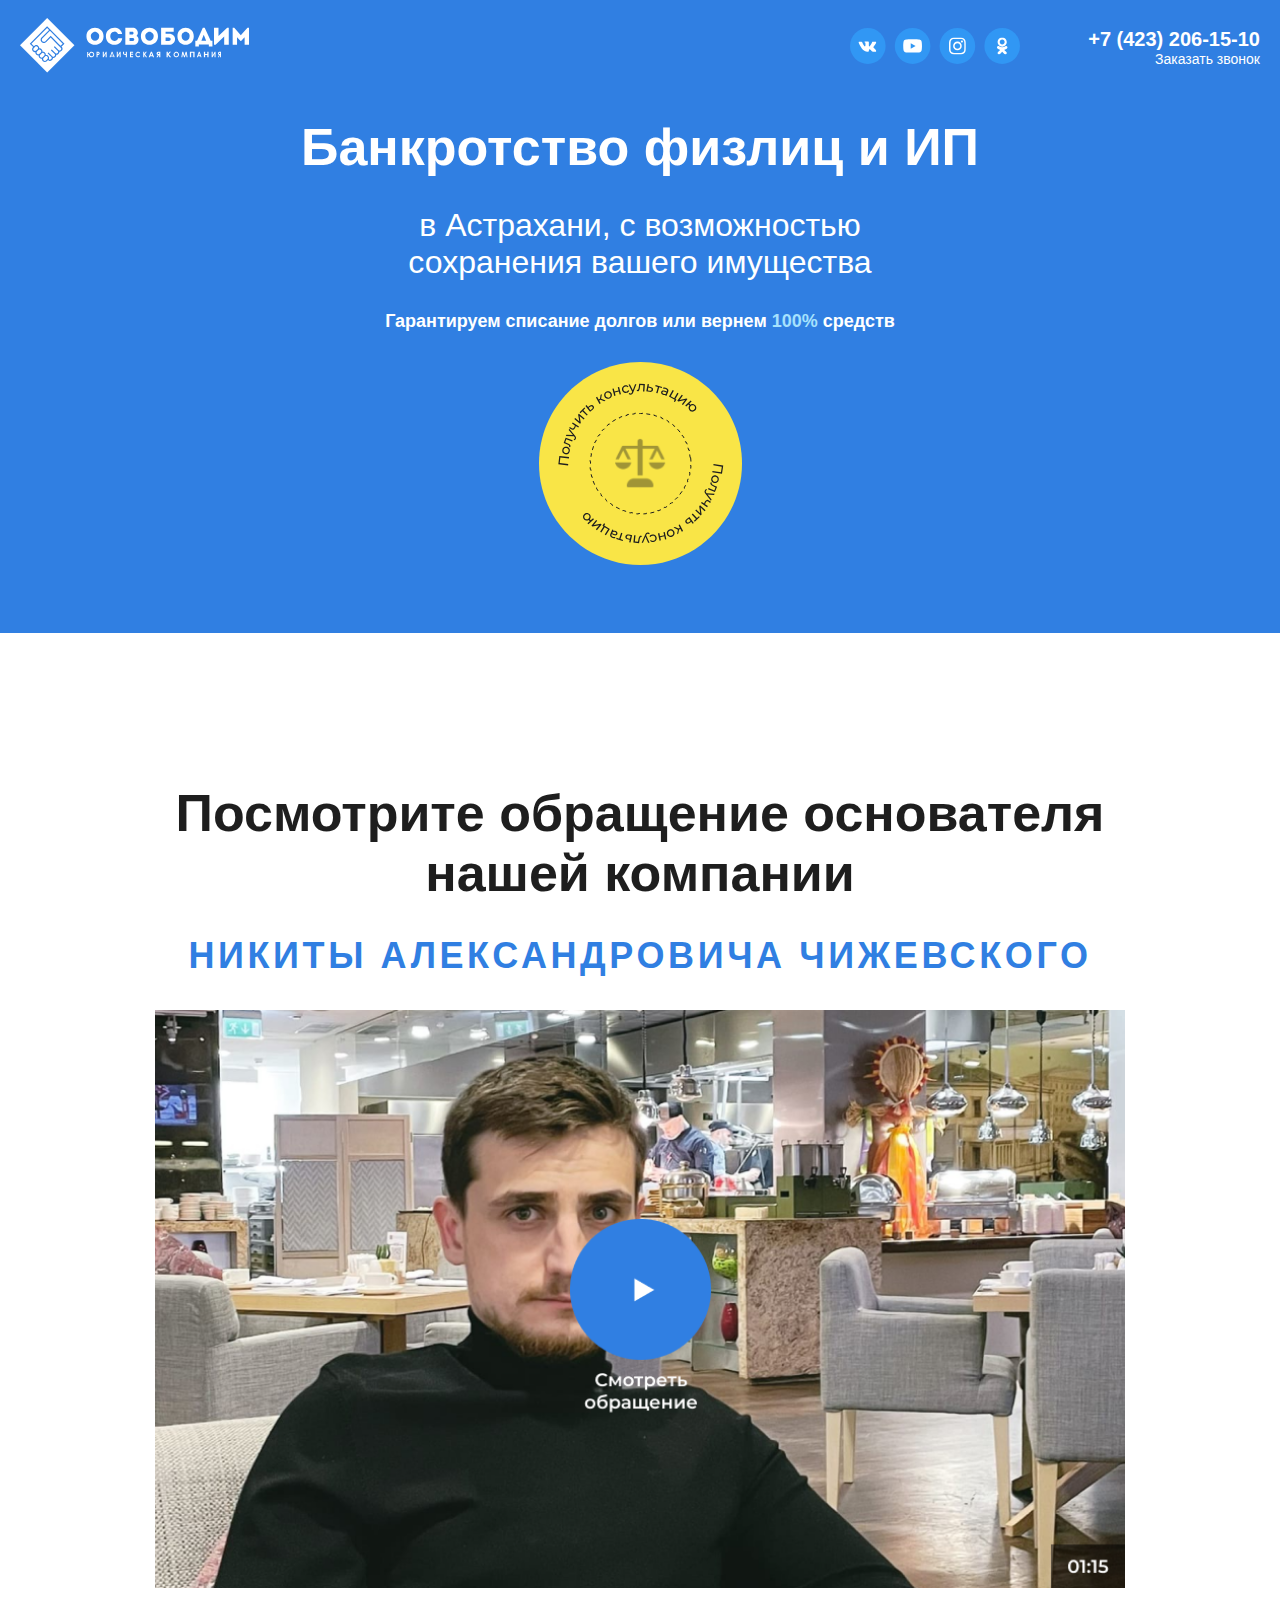
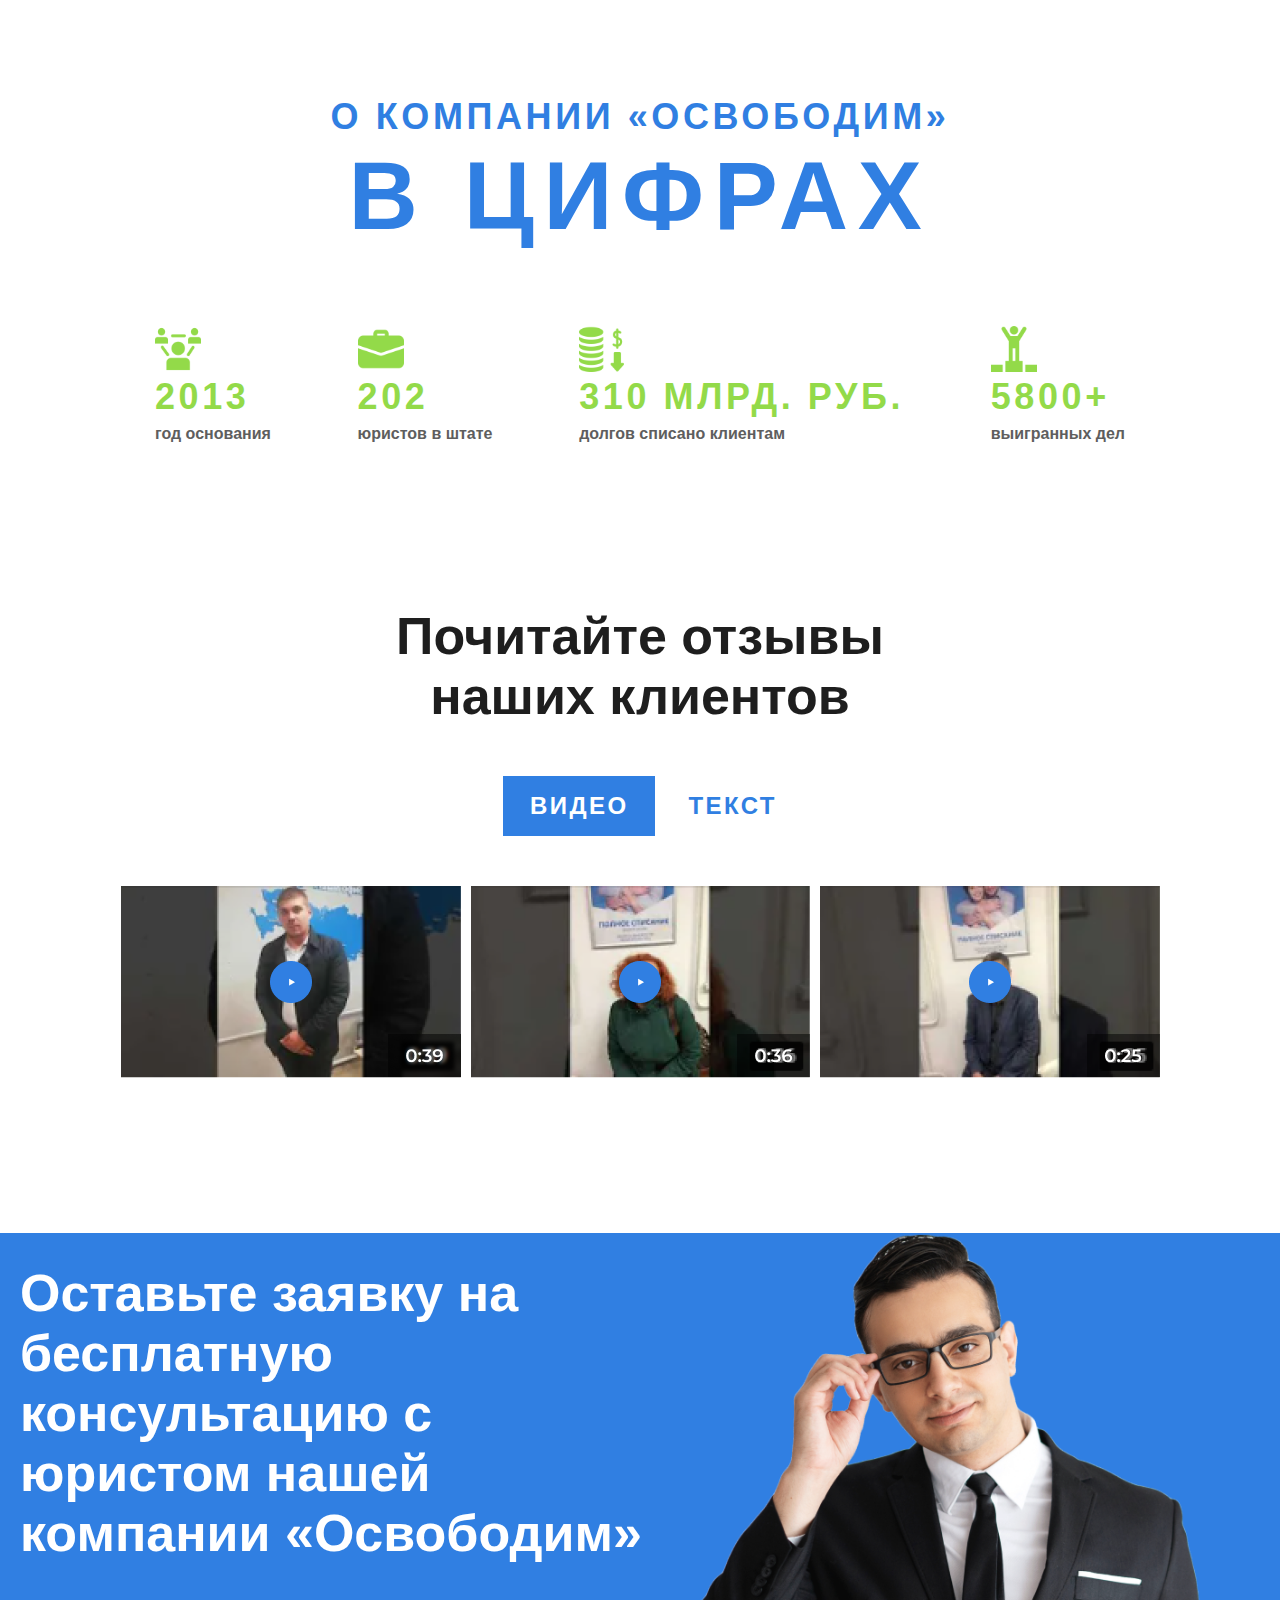
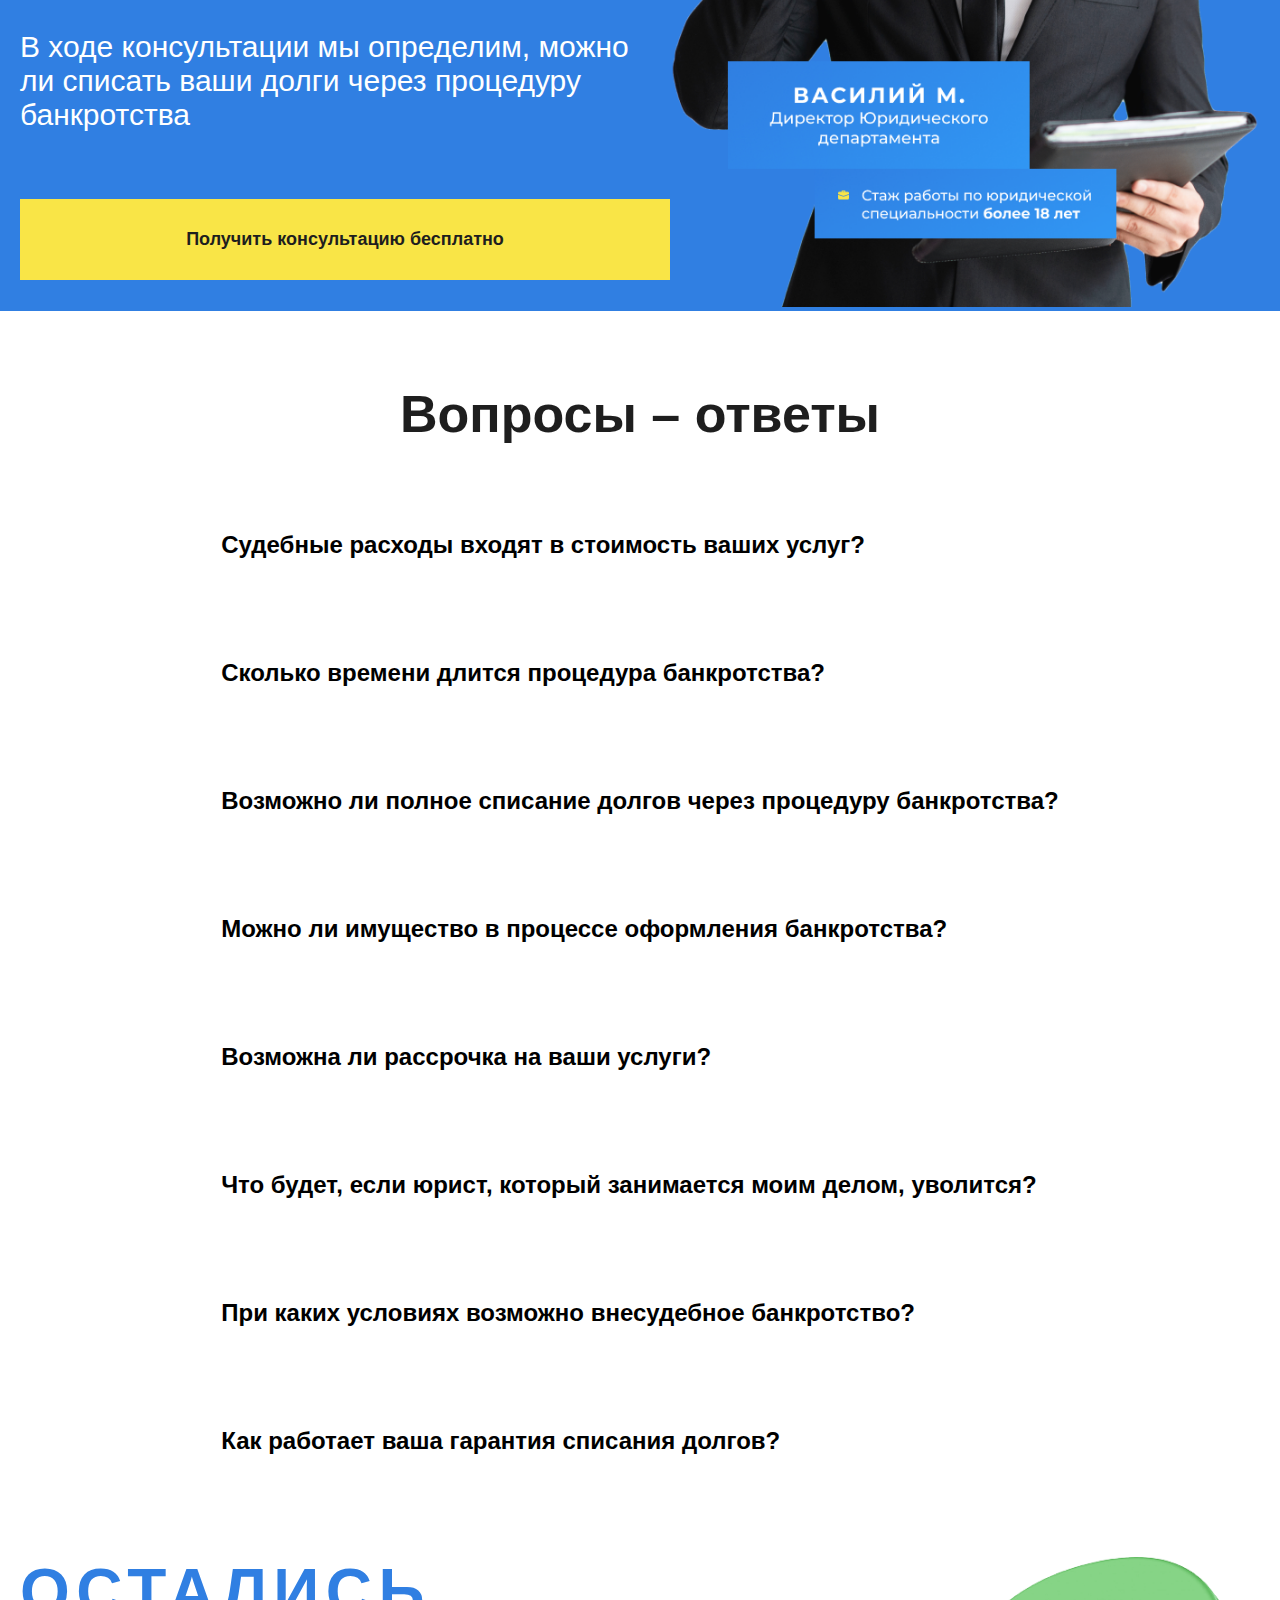
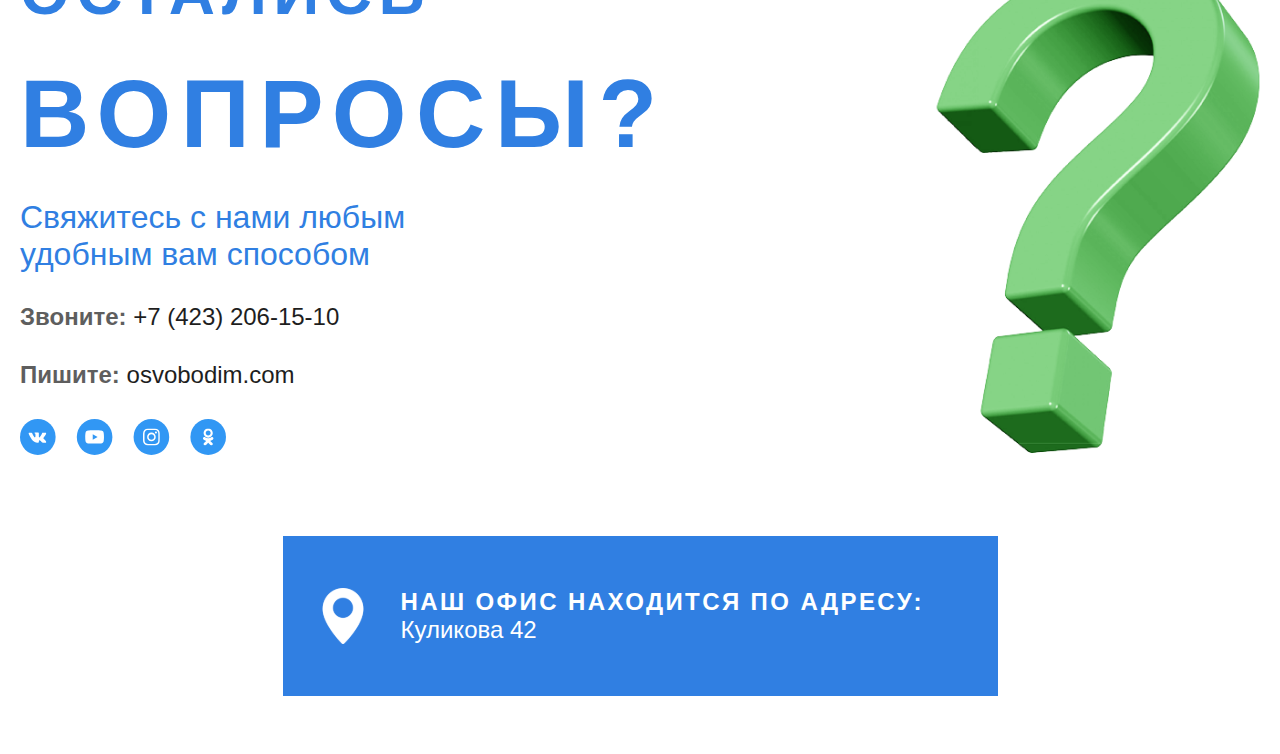
==== about.html @ 9aa021d3 "first commit" ====
<!DOCTYPE html>
<html lang="en">
  <head>
    <meta charset="UTF-8" />
    <meta name="viewport" content="width=device-width, initial-scale=1.0" />
    <link rel="stylesheet" href="css/about.css" />
    <title>О нас</title>
  </head>
  <body>
    <header>
      <div
        class="header__container-wrapper_modal"
        style="transform: translate(0px, -100%); display: none">
        <menu>
          <ul class="wrapper_modal-list">
            <li class="wrapper_modal-list_item">
              <a href="./index.html" class="wrapper_modal-list_link">Главная</a>
            </li>
            <li class="wrapper_modal-list_item">
              <a href="./how-we-work.html" class="wrapper_modal-list_link"
                >Как мы работаем</a
              >
            </li>
            <li class="wrapper_modal-list_item">
              <a href="./about.html" class="wrapper_modal-list_link">О нас</a>
            </li>
          </ul>
        </menu>
      </div>

      <div class="container">
        <div class="container-header-nav">
          <a href="/index.html">
            <img src="img/index/logo.svg" alt="" />
          </a>
          <div class="header__container-wrapper_but">
            <img src="img/index/menu.svg" width="100%" />
          </div>
          <div class="container-header-nav-right">
            <ul>
              <li><img src="img/index/vk.svg" alt="" /></li>
              <li><img src="img/index/YouTube.svg" alt="" /></li>
              <li><img src="img/index/Instagram.svg" alt="" /></li>
              <li><img src="img/index/Одноклассники.svg" alt="" /></li>
            </ul>
            <p class="contacts">
              +7 (423) 206-15-10 <br />
              <span>Заказать звонок</span>
            </p>
          </div>
        </div>
        <div class="container-main-header">
          <h1>Банкротство физлиц и ИП</h1>
          <h2>в Астрахани, с возможностью сохранения вашего имущества</h2>
          <p>
            Гарантируем списание долгов или вернем <span>100%</span> средств
          </p>
          <img src="img/index/elipse.svg" alt="" />
        </div>
      </div>
    </header>
    <main>
      <section>
        <div class="container">
          <div class="container-appeal">
            <div class="appeal">
              <div class="container-video">
                <h1>Посмотрите обращение основателя нашей компании</h1>
                <h2>Никиты Александровича Чижевского</h2>
                <img src="img/about/video.png" style="width: 100%" alt="" />
              </div>
              <div class="about-company">
                <h2>О компании «Освободим»</h2>
                <h1>в цифрах</h1>
                <div class="container-about-items">
                  <ul>
                    <img src="img/about/about-1.svg" alt="" />
                    <h3>2013</h3>
                    <p>год основания</p>
                  </ul>
                  <ul>
                    <img src="img/about/about-2.svg" alt="" />
                    <h3>202</h3>
                    <p>юристов в штате</p>
                  </ul>
                  <ul>
                    <img src="img/about/about-3.svg" alt="" />
                    <h3>310 млрд. руб.</h3>
                    <p>долгов списано клиентам</p>
                  </ul>
                  <ul>
                    <img src="img/about/about-4.svg" alt="" />
                    <h3>5800+</h3>
                    <p>выигранных дел</p>
                  </ul>
                </div>
              </div>
              <div class="our-reviews">
                <h1>Почитайте отзывы наших клиентов</h1>
                <div class="container-reviews">
                  <p class="video-reviews">Видео</p>
                  <p class="text-reviews">Текст</p>
                </div>
              </div>
            </div>
            <div class="videos">
              <img src="img/about/video-1.png" alt="" />
              <img src="img/about/video-2.png" alt="" />
              <img src="img/about/video-3.png" alt="" />
            </div>
          </div>
        </div>
      </section>
      <section>
        <div class="background">
          <div class="container">
            <div class="container-reklama">
              <div class="container-reklama-left">
                <h1>
                  Оставьте заявку на бесплатную консультацию с юристом нашей
                  компании «Освободим»
                </h1>
                <p>
                  В ходе консультации мы определим, можно ли списать ваши долги
                  через процедуру банкротства
                </p>
                <span>Получить консультацию бесплатно</span>
              </div>
              <div>
                <img src="img/about/man.png" style="width: 100%" alt="" />
              </div>
            </div>
          </div>
        </div>
      </section>
      <section>
        <div class="container">
          <div class="title-quastions">
            <h1>Вопросы – ответы</h1>
          </div>
          <div class="container-quastions">
            <div class="quastions">
              <p>Судебные расходы входят в стоимость ваших услуг?</p>
              <p>Сколько времени длится процедура банкротства?</p>
              <p>
                Возможно ли полное списание долгов через процедуру банкротства?
              </p>
              <p>Можно ли имущество в процессе оформления банкротства?</p>
              <p>Возможна ли рассрочка на ваши услуги?</p>
              <p>
                Что будет, если юрист, который занимается моим делом, уволится?
              </p>
              <p>При каких условиях возможно внесудебное банкротство?</p>
              <p>Как работает ваша гарантия списания долгов?</p>
            </div>
          </div>
        </div>
      </section>
    </main>
    <footer>
      <div class="container">
        <div class="container-footer">
          <div class="container-footer-info-right">
            <h2>Остались</h2>
            <h1>Вопросы?</h1>

            <h3>Свяжитесь с нами любым удобным вам способом</h3>
            <p>Звоните: <span>+7 (423) 206-15-10</span></p>
            <p>Пишите: <span>osvobodim.com</span></p>
            <ul>
              <li><img src="img/index/vk.svg" alt="" /></li>
              <li><img src="img/index/YouTube.svg" alt="" /></li>
              <li><img src="img/index/Instagram.svg" alt="" /></li>
              <li><img src="img/index/Одноклассники.svg" alt="" /></li>
            </ul>
          </div>
          <div>
            <img src="img/index/question.png" style="width: 100%" alt="" />
          </div>
        </div>
        <div class="footer-end">
          <div class="background-footer">
            <img src="img/index/map.svg" alt="" />
            <div>
              <h4>Наш офис находится по адресу:</h4>
              <span>Куликова 42</span>
            </div>
          </div>
        </div>
      </div>
    </footer>
    <script src="HeaderMenu.js"></script>
  </body>
</html>
---- css/about.css ----
* {
  box-sizing: border-box;
  padding: 0;
  margin: 0;
}

ul,
li {
  list-style: none;
}

li,
a,
p,
h1,
h2,
h3,
a,
div,
span {
  font-family: "Roboto", sans-serif;
  list-style-type: none;
}

main {
  margin: auto;
}

.container {
  max-width: 1240px;
  margin: 0 auto;
}

header {
  background-color: #307fe2;
  padding-left: 10px;
  padding-right: 10px;
  padding-top: 18px;
  padding-bottom: 68px;
}
.container-header-nav {
  display: flex;
  justify-content: space-between;
  align-items: center;
}

.container-header-nav ul {
  display: flex;
  gap: 8px;
}

.container-header-nav-right {
  display: flex;
  gap: 68px;
}

.contacts {
  display: flex;
  flex-direction: column;
  align-items: end;
}

.contacts {
  color: #fff;
  font-size: 20px;
  font-style: normal;
  font-weight: 700;
  line-height: normal;
}

.contacts span {
  font-size: 14px;
  font-weight: 500;
}

.container-main-header {
  display: flex;
  flex-direction: column;
  text-align: center;
  gap: 30px;
  align-items: center;
  margin-top: 40px;
}

.container-main-header h1 {
  color: #fff;
  text-align: center;
  font-size: 52px;
  font-style: normal;
  font-weight: 600;
  line-height: normal;
}

.container-main-header h2 {
  color: #fff;
  text-align: center;
  font-size: 32px;
  font-style: normal;
  font-weight: 400;
  line-height: normal;
  max-width: 600px;
}

.container-main-header p {
  color: #fff;
  font-size: 18px;
  font-style: normal;
  font-weight: 600;
  line-height: normal;
}

.container-main-header span {
  color: #a5e1fd;
  font-size: 18px;
  font-style: normal;
  font-weight: 600;
  line-height: normal;
}

.info-items {
  display: flex;
  justify-content: space-between;
  margin-top: 136px;
  flex-wrap: wrap;
}

.info-item {
  display: flex;
  gap: 20px;
  align-items: center;
  max-width: 290px;
}

.info-item p {
  color: #5e5e5e;
  font-size: 18px;
  font-style: normal;
  font-weight: 400;
  line-height: 130%; /* 23.4px */
}

.info-item span {
  color: #5e5e5e;
  font-size: 18px;
  font-style: normal;
  font-weight: 600;
  line-height: 130%;
}

.container-appeal {
  margin-top: 150px;
}

.appeal {
  max-width: 970px;
  margin: 0 auto;
  text-align: center;
}

.appeal h1 {
  color: #1e1e1e;
  text-align: center;
  font-size: 52px;
  font-style: normal;
  font-weight: 600;
  line-height: normal;
}

.appeal h2 {
  color: #307fe2;
  font-size: 36px;
  font-style: normal;
  font-weight: 700;
  line-height: 130%; /* 46.8px */
  letter-spacing: 3.6px;
  text-transform: uppercase;
}

.container-video {
  display: flex;
  flex-direction: column;
  gap: 30px;
}

.about-company {
  margin-top: 106px;
}

.about-company h1 {
  color: #307fe2;
  text-align: center;
  font-size: 96px;
  font-style: normal;
  font-weight: 700;
  line-height: normal;
  letter-spacing: 9.6px;
  text-transform: uppercase;
}

.about-company h3 {
  color: #93da49;
  font-size: 36px;
  font-style: normal;
  font-weight: 700;
  line-height: normal;
  letter-spacing: 3.6px;
  text-transform: uppercase;
}

.about-company p {
  color: #5e5e5e;
  font-size: 16px;
  font-style: normal;
  font-weight: 600;
  line-height: 200%; /* 32px */
}

.about-company ul {
  text-align: start;
}

.container-about-items {
  display: flex;
  justify-content: space-between;
  margin-top: 75px;
  flex-wrap: wrap;
}

.our-reviews {
  margin-top: 156px;
  display: flex;
  align-items: center;
  flex-direction: column;
}

.video-reviews {
  background: #307fe2;
  color: #fff;
  text-align: center;
  font-size: 24px;
  font-style: normal;
  font-weight: 600;
  line-height: normal;
  letter-spacing: 2.4px;
  text-transform: uppercase;
  padding: 16px 27px;
}

.text-reviews {
  color: #307fe2;
  text-align: center;
  font-size: 24px;
  font-style: normal;
  font-weight: 600;
  line-height: normal;
  letter-spacing: 2.4px;
  text-transform: uppercase;
}

.our-reviews h1 {
  color: #1e1e1e;
  text-align: center;
  font-size: 52px;
  font-style: normal;
  font-weight: 600;
  line-height: normal;
  max-width: 645px;
}

.container-reviews {
  display: flex;
  align-items: center;
  gap: 33px;
  margin: 50px 0;
}

.videos {
  display: flex;
  justify-content: center;
  gap: 10px;
  flex-wrap: wrap;
}

.background {
  background-color: #307fe2;
}

.container-reklama {
  display: flex;
  align-items: center;
  margin-top: 155px;
}

.container-reklama-left {
  display: flex;
  flex-direction: column;
  gap: 67px;
  max-width: 650px;
}

.container-reklama h1 {
  color: #fff;
  font-size: 52px;
  font-style: normal;
  font-weight: 700;
  line-height: normal;
}

.container-reklama p {
  color: #fff;
  font-size: 30px;
  font-style: normal;
  font-weight: 500;
  line-height: normal;
}

.container-reklama span {
  color: #1e1e1e;
  text-align: center;
  font-size: 18px;
  font-style: normal;
  font-weight: 600;
  line-height: normal;
  background: #f9e547;
  padding: 30px 32px;
}

.title-quastions {
  display: flex;
  justify-content: center;
}

.title-quastions h1 {
  color: #1e1e1e;
  font-size: 52px;
  font-style: normal;
  font-weight: 600;
  line-height: normal;
  margin-top: 73px;
}

.container-quastions {
  display: flex;
  justify-content: center;
}

.quastions {
  margin-top: 87px;
  display: flex;
  flex-direction: column;
  gap: 100px;
}

.quastions p {
  color: #000;
  font-size: 24px;
  font-style: normal;
  font-weight: 600;
  line-height: normal;
}

.container-footer {
  margin-top: 100px;
  display: flex;
  justify-content: space-between;
  margin-bottom: 77px;
  flex-wrap: wrap;
}

.container-footer h2 {
  color: #307fe2;
  font-size: 64px;
  font-style: normal;
  font-weight: 700;
  line-height: normal;
  letter-spacing: 6.4px;
  text-transform: uppercase;
}

.container-footer h1 {
  color: #307fe2;
  font-size: 96px;
  font-style: normal;
  font-weight: 700;
  line-height: normal;
  letter-spacing: 9.6px;
  text-transform: uppercase;
}

.container-footer h3 {
  color: #307fe2;
  font-size: 32px;
  font-style: normal;
  font-weight: 500;
  line-height: normal;
  max-width: 450px;
}

.container-footer p {
  color: #5e5e5e;
  font-size: 24px;
  font-style: normal;
  font-weight: 600;
  line-height: normal;
}

.container-footer span {
  color: #1e1e1e;
  font-size: 24px;
  font-style: normal;
  font-weight: 400;
  line-height: normal;
}

.container-footer ul {
  display: flex;
  gap: 20px;
}

.contacts-footer {
  gap: 30px;
}

.container-footer-info-right {
  display: flex;
  flex-direction: column;
  gap: 30px;
}

.background-footer {
  background-color: #307fe2;
  display: flex;
  align-items: center;
  gap: 30px;
  padding: 52px 32px;
  max-width: 715px;
  margin: 0 auto;
  flex-wrap: wrap;
}

.background-footer h4 {
  color: #fff;
  font-size: 24px;
  font-style: normal;
  font-weight: 700;
  line-height: normal;
  letter-spacing: 2.4px;
  text-transform: uppercase;
}

.background-footer span {
  color: #fff;
  font-size: 24px;
  font-style: normal;
  font-weight: 500;
  line-height: normal;
}

.footer-end {
  margin-bottom: 58px;
}

footer {
  padding: 0 10px;
}

@media (max-width: 1100px) {
  .videos img {
    width: 100%;
  }

  .container-footer-info-right h2 {
    font-size: 36px;
  }
  .container-footer-info-right h1 {
    font-size: 38px;
  }
  .container-footer-info-right {
    text-align: center;
  }
  .container-header-nav-right {
    display: none;
  }
  .container-main-header h1 {
    font-size: 36px;
  }
  .container-main-header h2 {
    font-size: 20px;
  }
  .info-items {
    justify-content: center;
    gap: 30px;
  }
  .quastions {
    text-align: center;
  }
  .container-footer-info-right ul {
    margin: 0 auto;
  }
  .about-bank-title h1 {
    font-size: 36px;
  }
  .about-bank-info {
    text-align: center;
  }
  .about-bank-info h1 {
    font-size: 26px;
    text-align: center;
  }
  .about-bank-info h2 {
    font-size: 144px;
  }
  .about-bank-info-right p {
    font-size: 18px;
  }
  .appeal h1 {
    font-size: 36px;
  }
  .appeal h2 {
    font-size: 24px;
  }
  .container-appeal {
    padding: 0 10px;
  }
  .container-about-items {
    justify-content: center;
    gap: 20px;
  }
  .container-about-items ul {
    text-align: center;
  }
  .container-reklama-left h1 {
    font-size: 36px;
    text-align: center;
  }
  .container-reklama {
    flex-wrap: wrap;
  }
  .container-reklama {
    justify-content: center;
    padding-top: 50px;
    gap: 50px;
  }
  .container-reklama-left p {
    text-align: center;
  }
  .container-reklama {
    padding: 0 10px;
  }
  .title-quastions h1 {
    font-size: 33px;
  }
}

@media (max-width: 1100px) {
  .ul__header {
    display: none;
  }
  .header__container-wrapper_but {
    display: block;
  }
  .main__left-block-h1 {
    font-size: 40px;
    text-align: center;
  }
}

@media (min-width: 1100px) {
  .header__container-wrapper_but {
    display: none;
  }
}

.header__container-wrapper_modal {
  transition: all 1s;
}
.header__container-wrapper_modal menu {
  height: 100vh;
  display: flex;
  background-color: #307fe2;
}

.header__container-wrapper_modal ul {
  margin: auto;
  align-items: center;
  display: flex;
  flex-direction: column;
  justify-content: center;
  gap: 100px;
}
.header__container-wrapper_modal li {
  font-family: Arial;
}
.header__container-wrapper_modal a {
  color: white;
  font-size: 1.5rem;
  font-style: normal;
  font-weight: 600;
  position: relative;
}
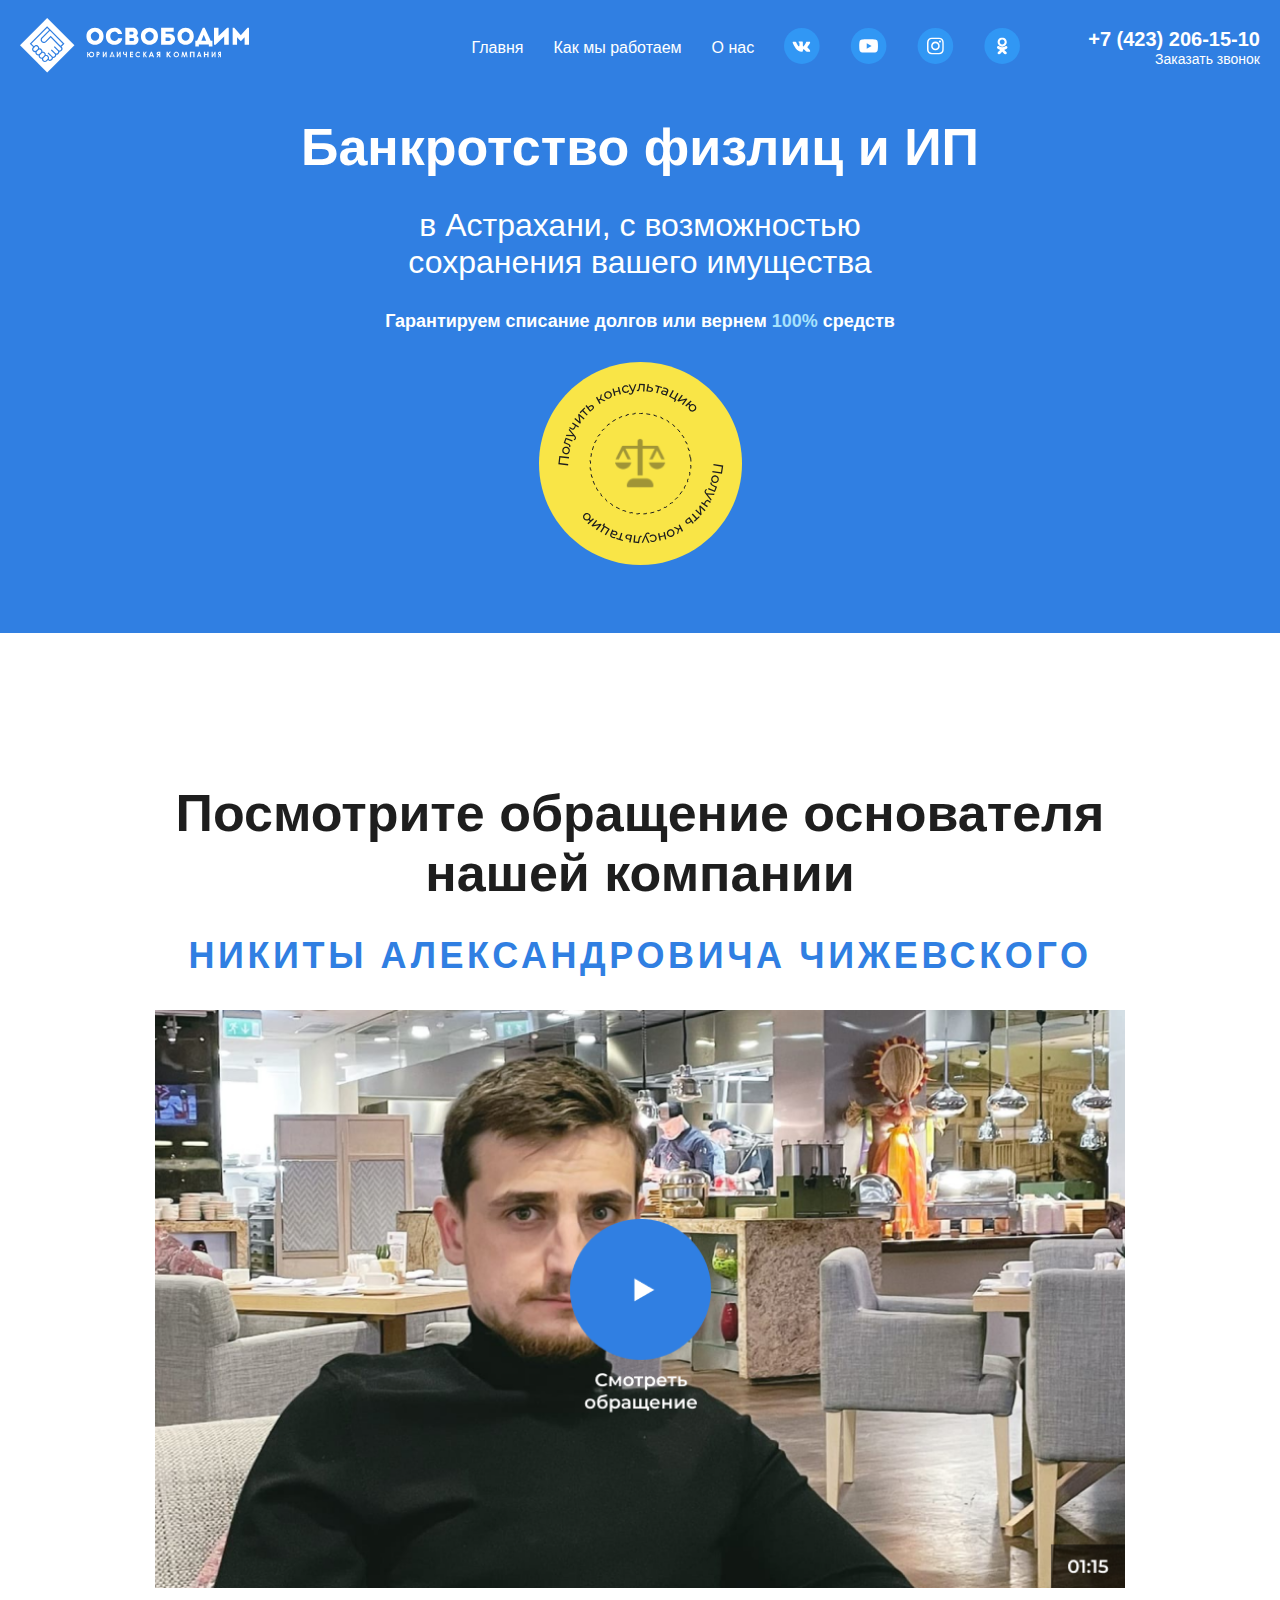
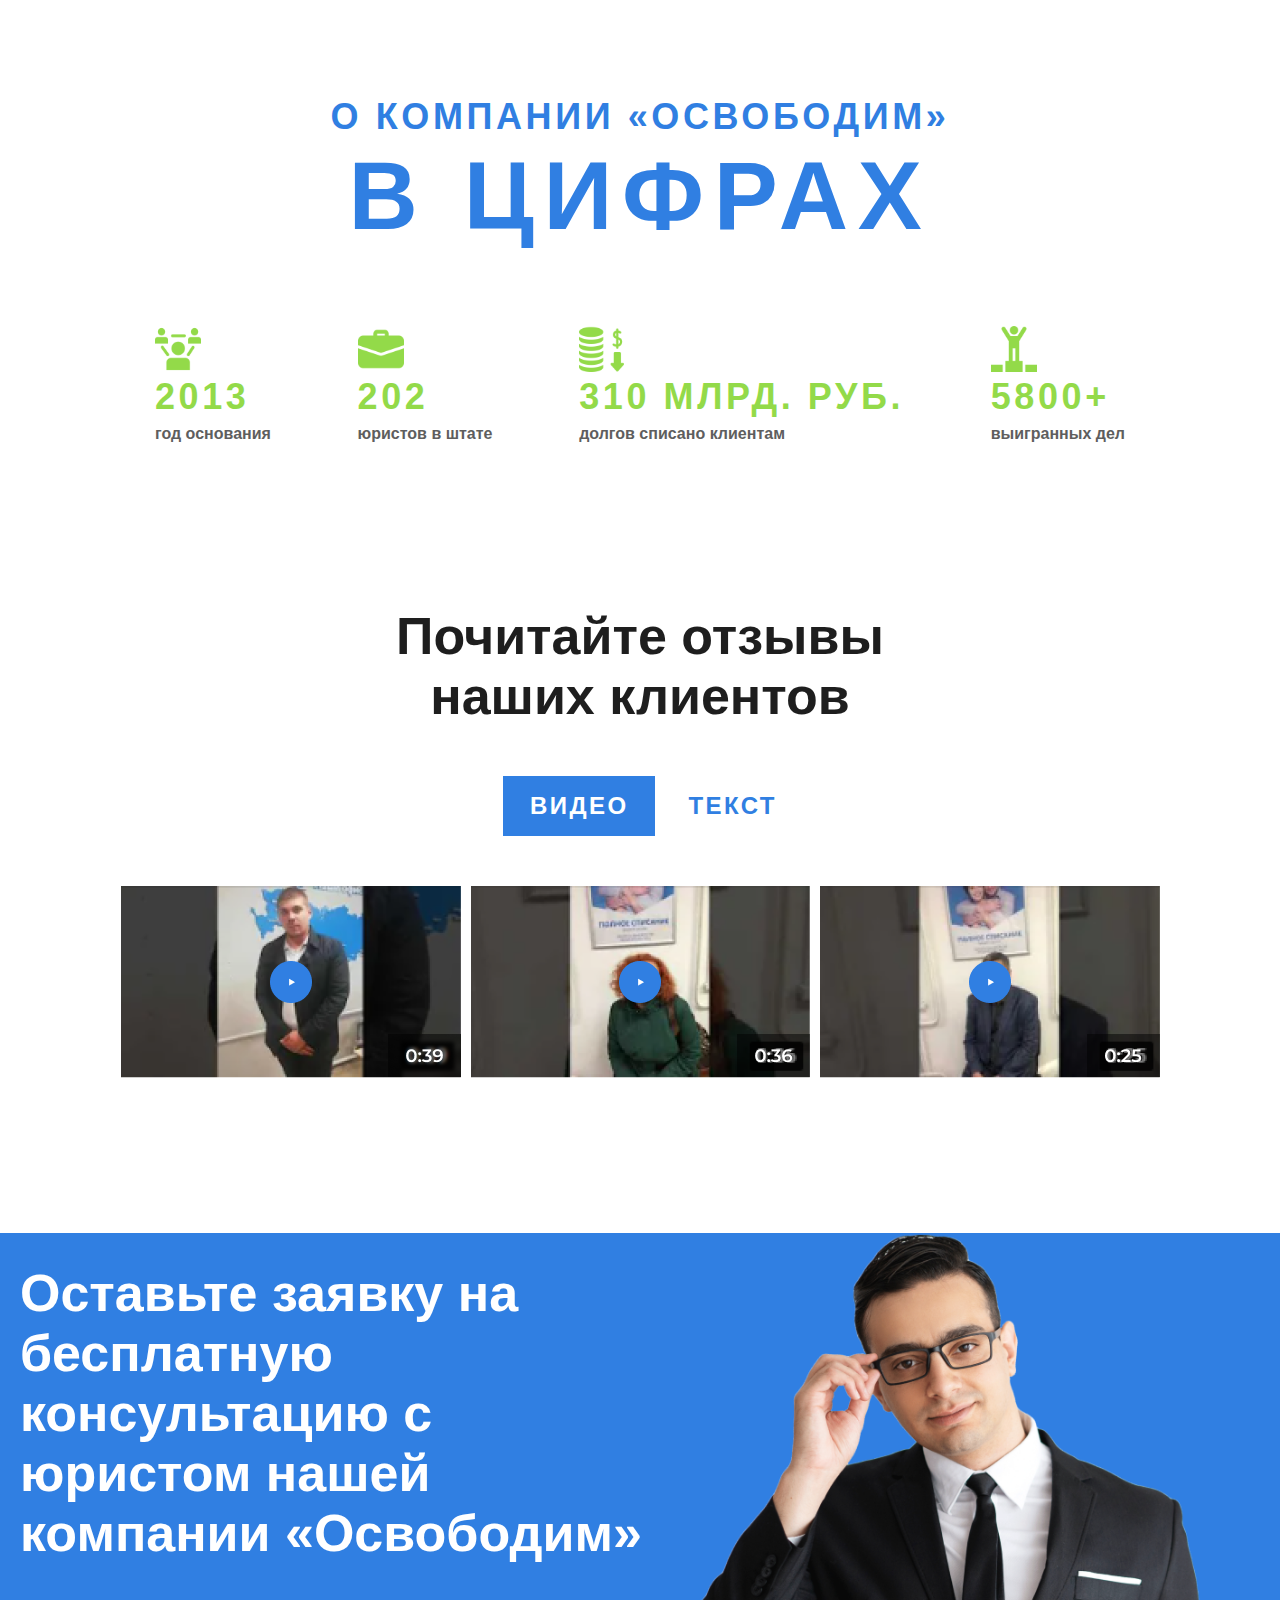
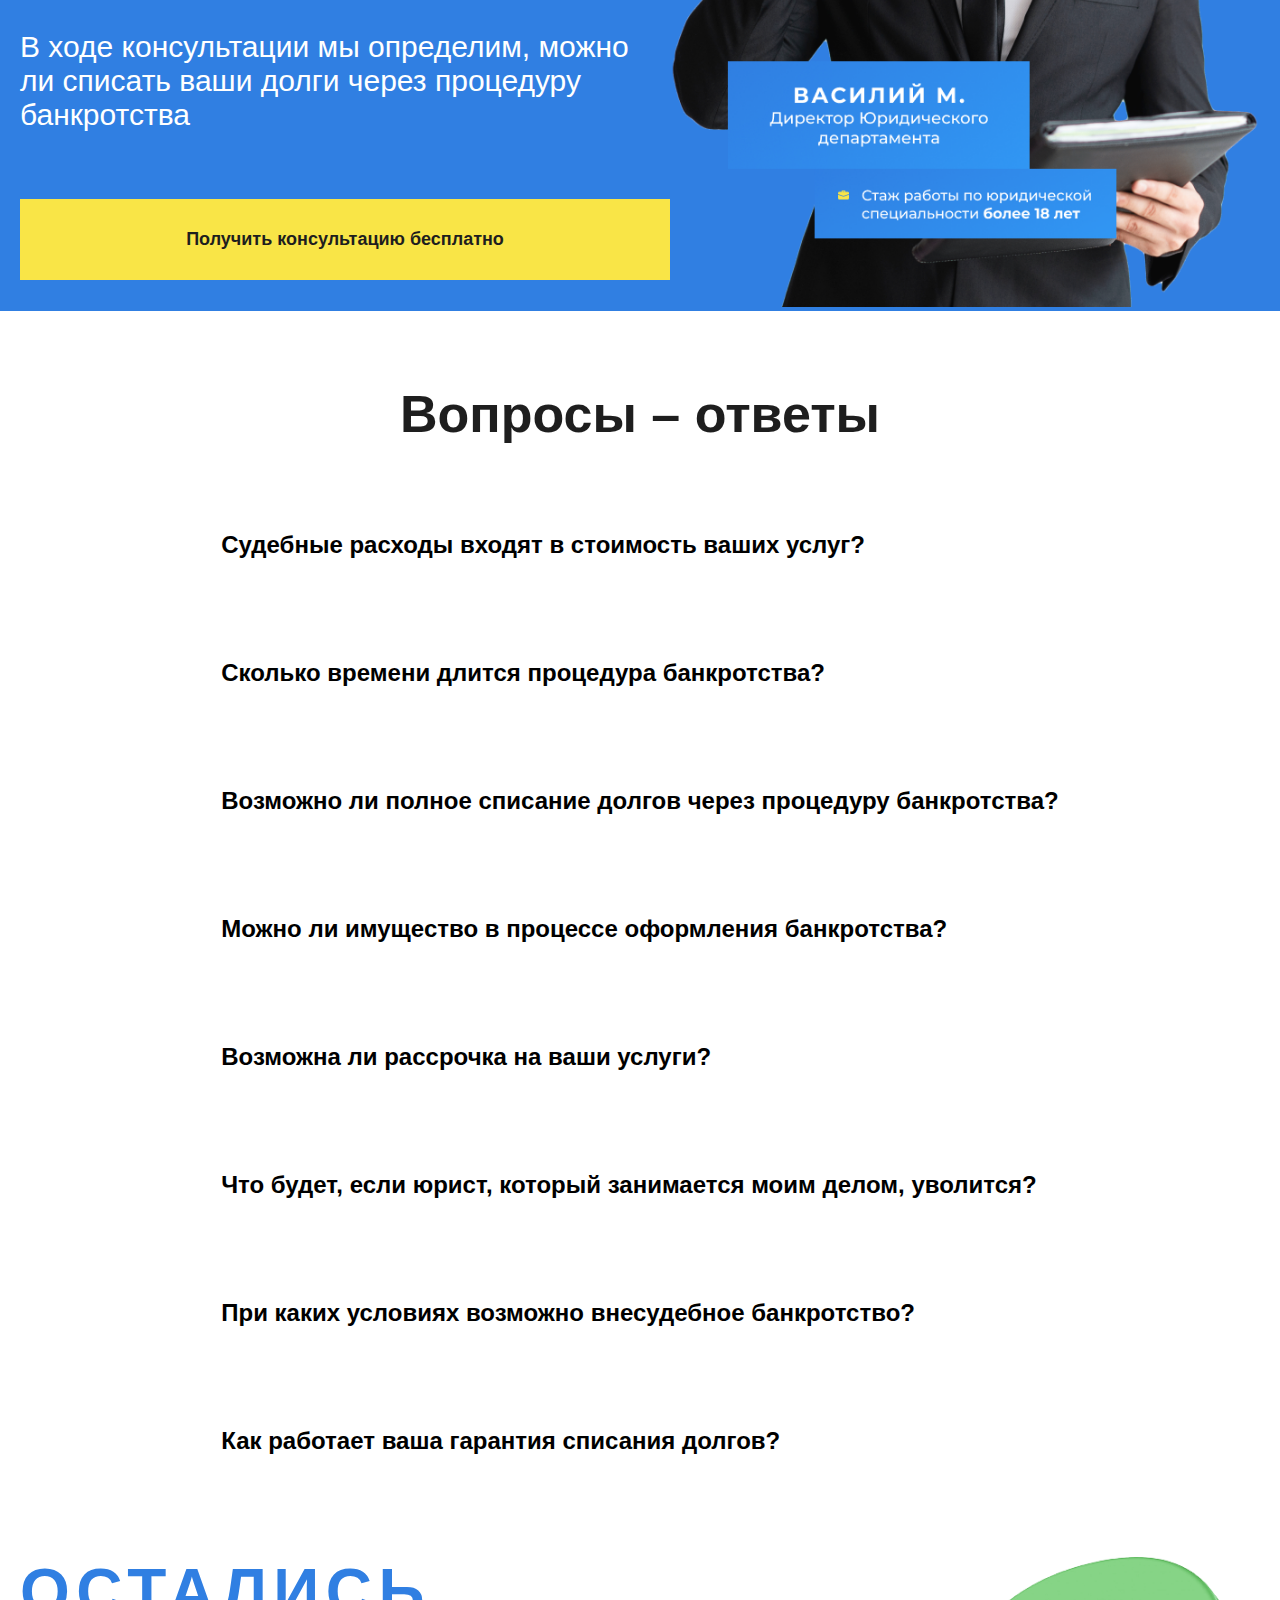
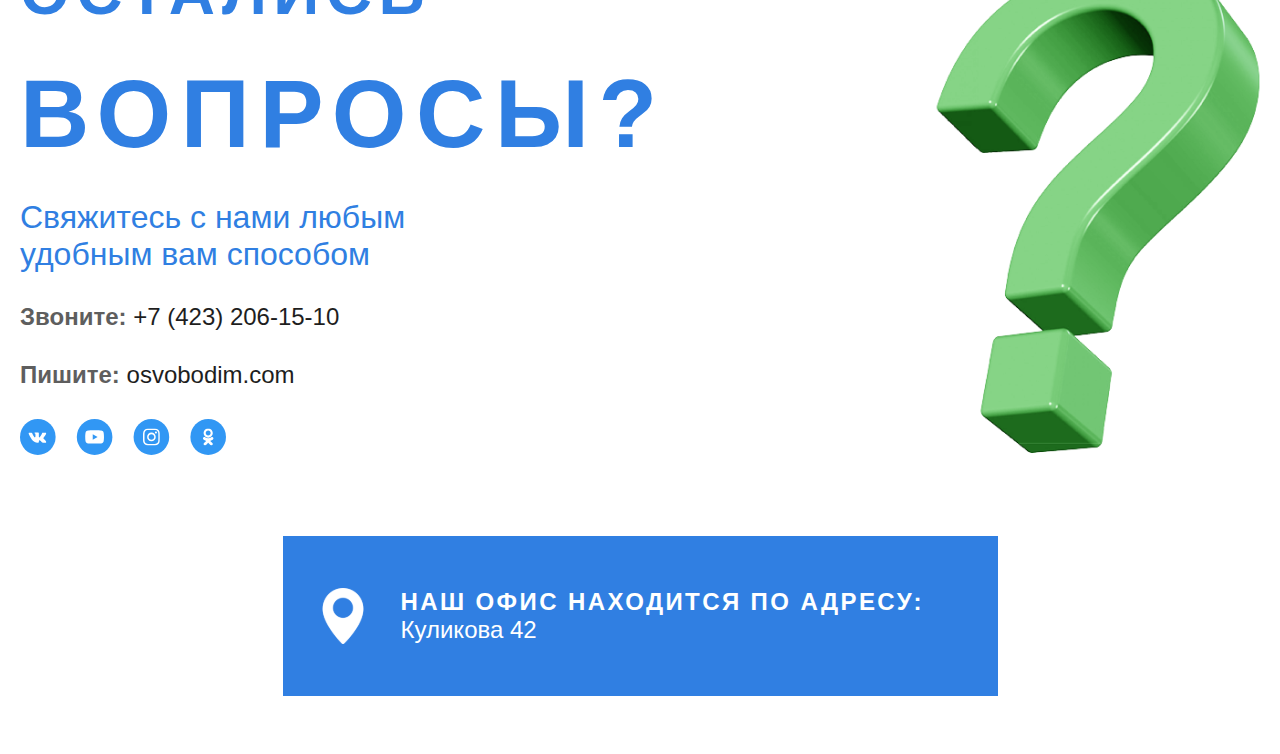
==== commit e0fb00c0: "w" ====
--- a/about.html
+++ b/about.html
@@ -38,6 +38,9 @@
           </div>
           <div class="container-header-nav-right">
             <ul>
+              <li><a href="/index.html">Главня</a></li>
+              <li><a href="/how-we-work.html">Как мы работаем</a></li>
+              <li><a href="/about.html">О нас</a></li>
               <li><img src="img/index/vk.svg" alt="" /></li>
               <li><img src="img/index/YouTube.svg" alt="" /></li>
               <li><img src="img/index/Instagram.svg" alt="" /></li>
--- a/css/about.css
+++ b/css/about.css
@@ -598,3 +598,18 @@
   font-weight: 600;
   position: relative;
 }
+
+.container-header-nav-right a {
+  align-items: center;
+  text-decoration: none;
+  list-style-type: none;
+  color: white;
+}
+
+.container-header-nav-right ul {
+  align-items: center;
+  text-decoration: none;
+  list-style-type: none;
+  color: white;
+  gap: 30px;
+}
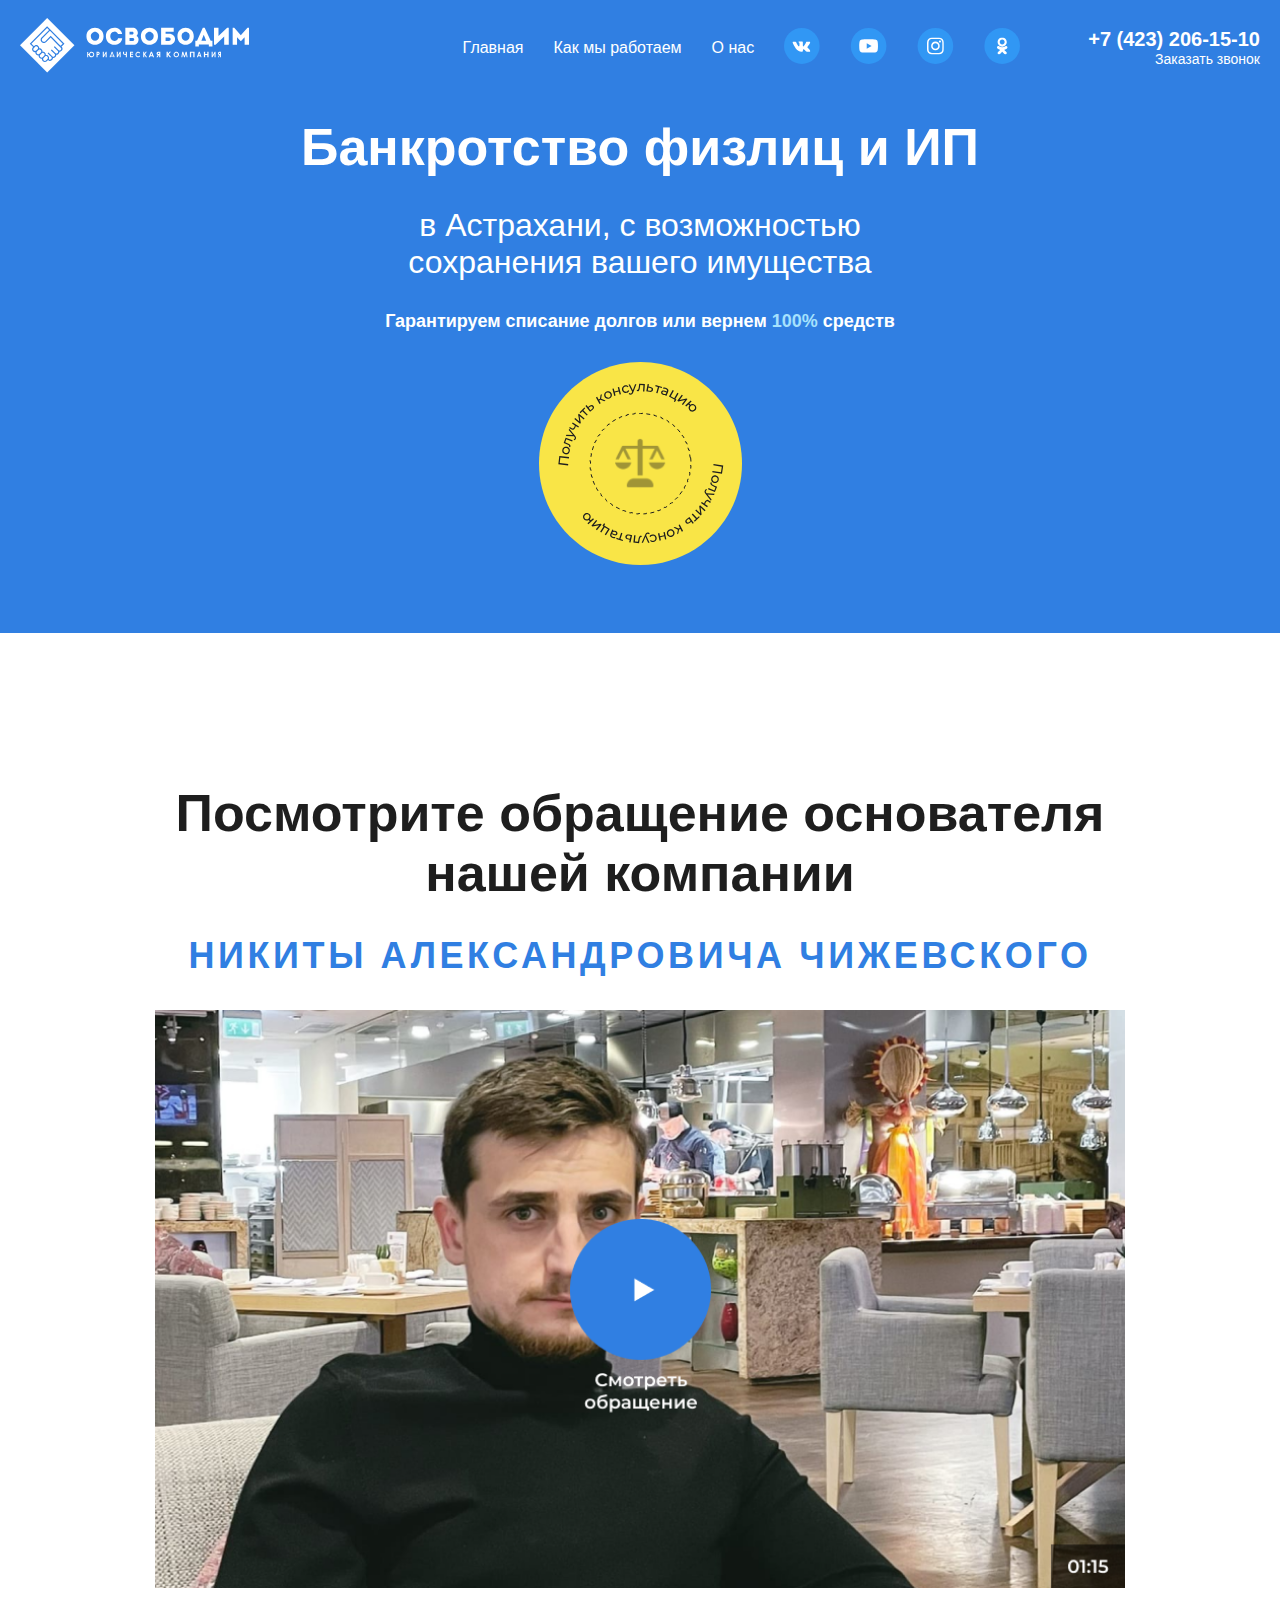
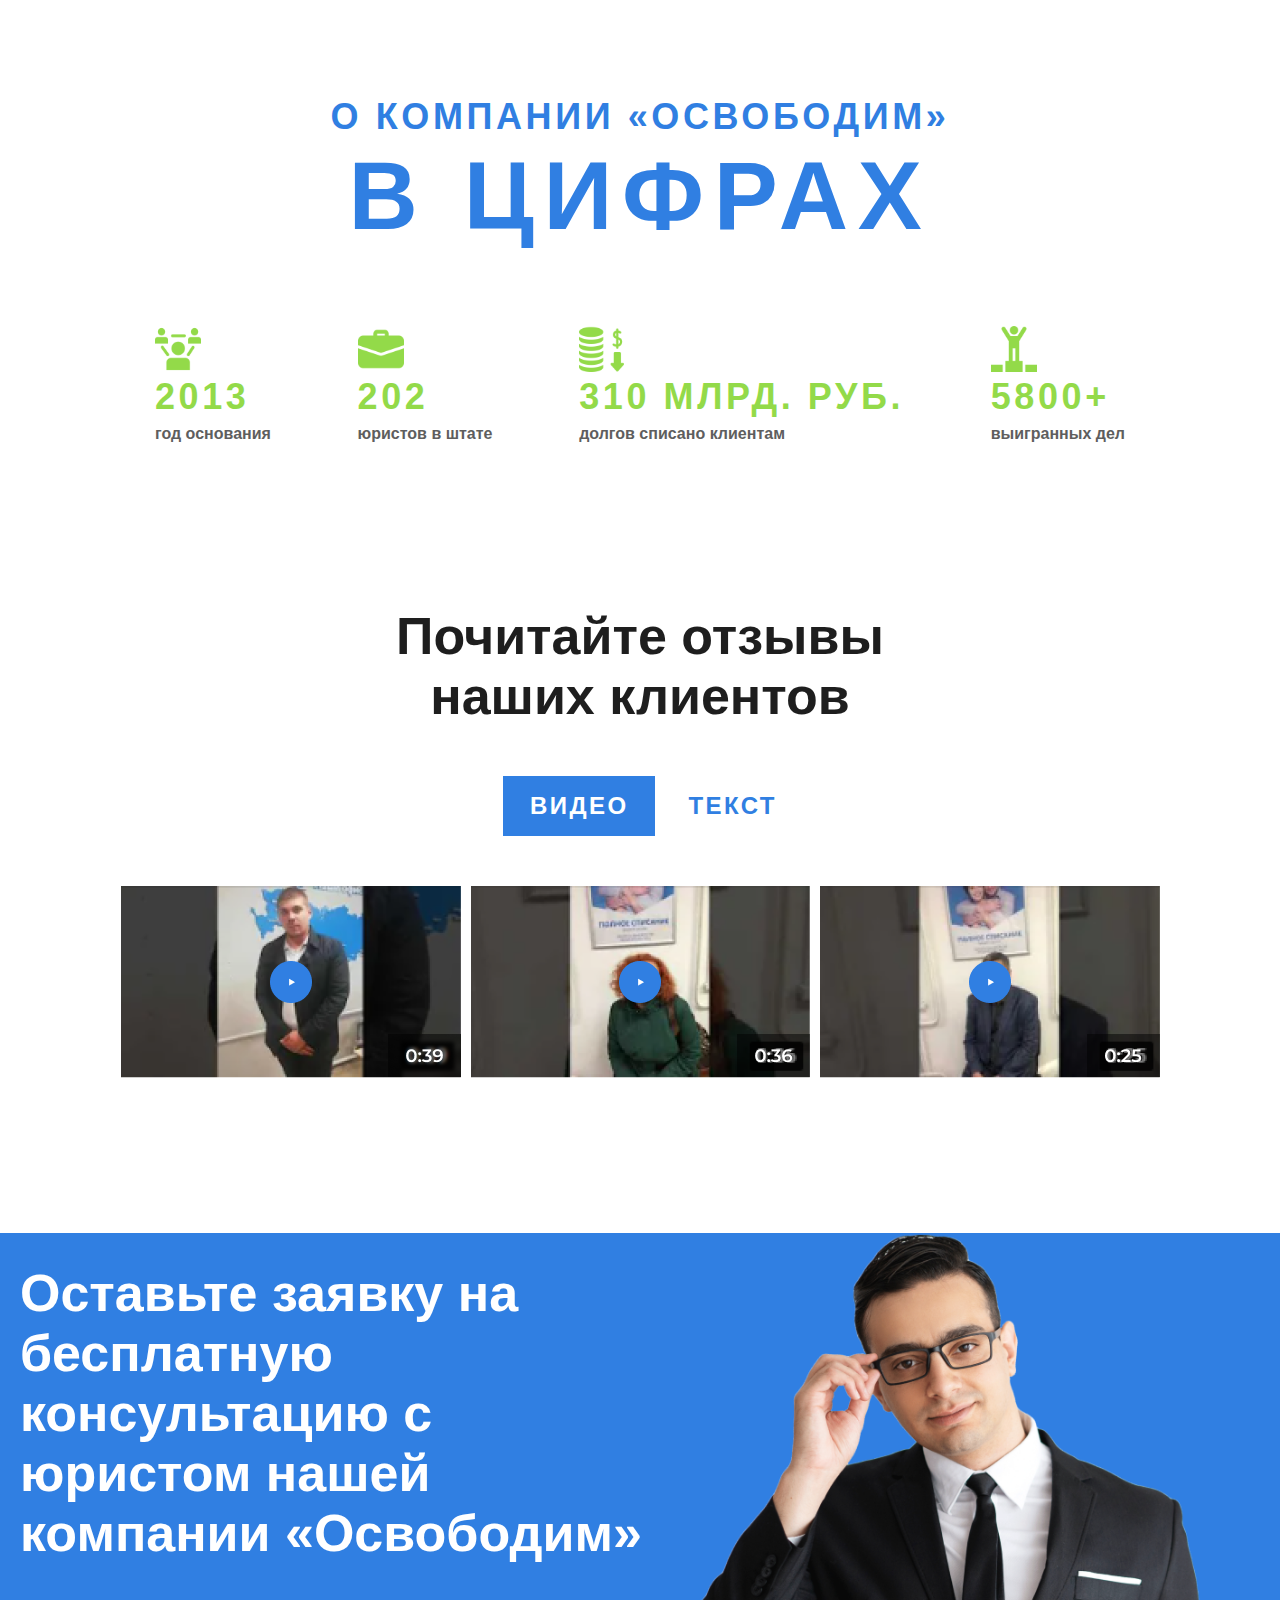
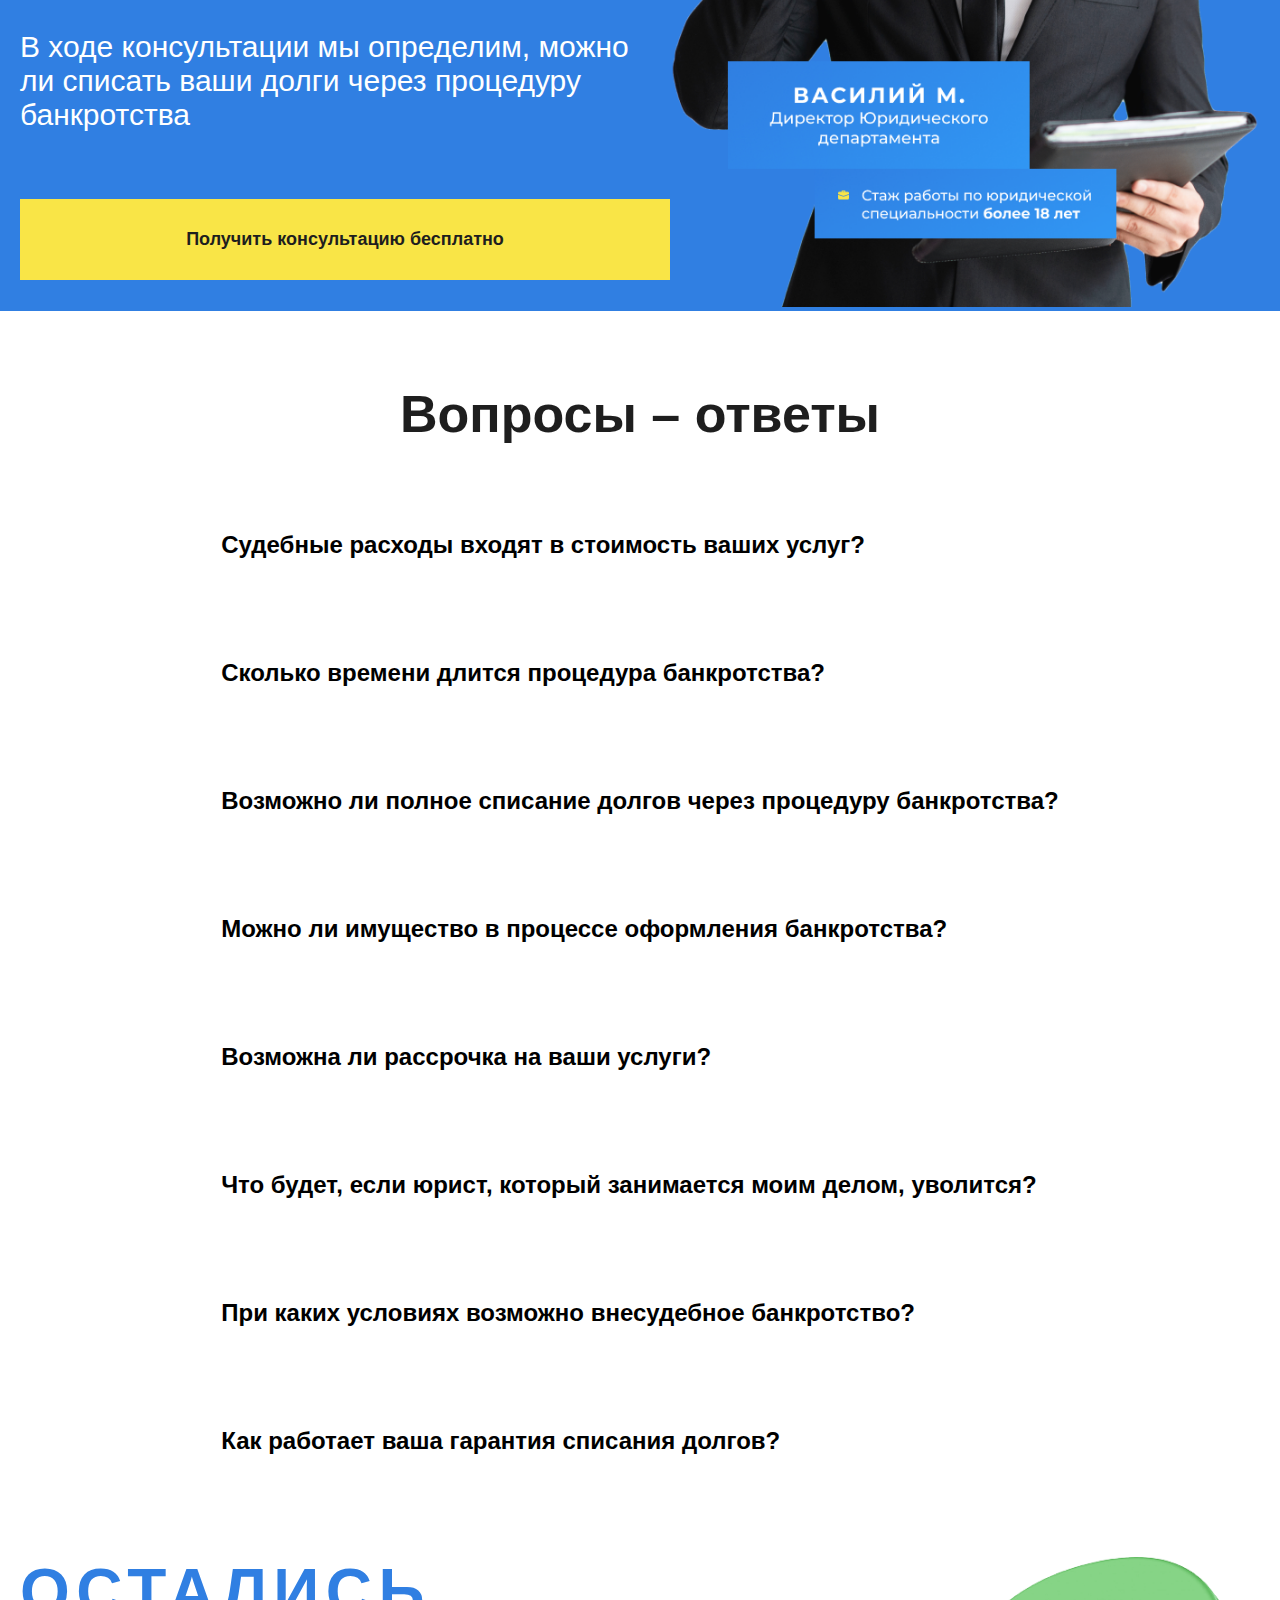
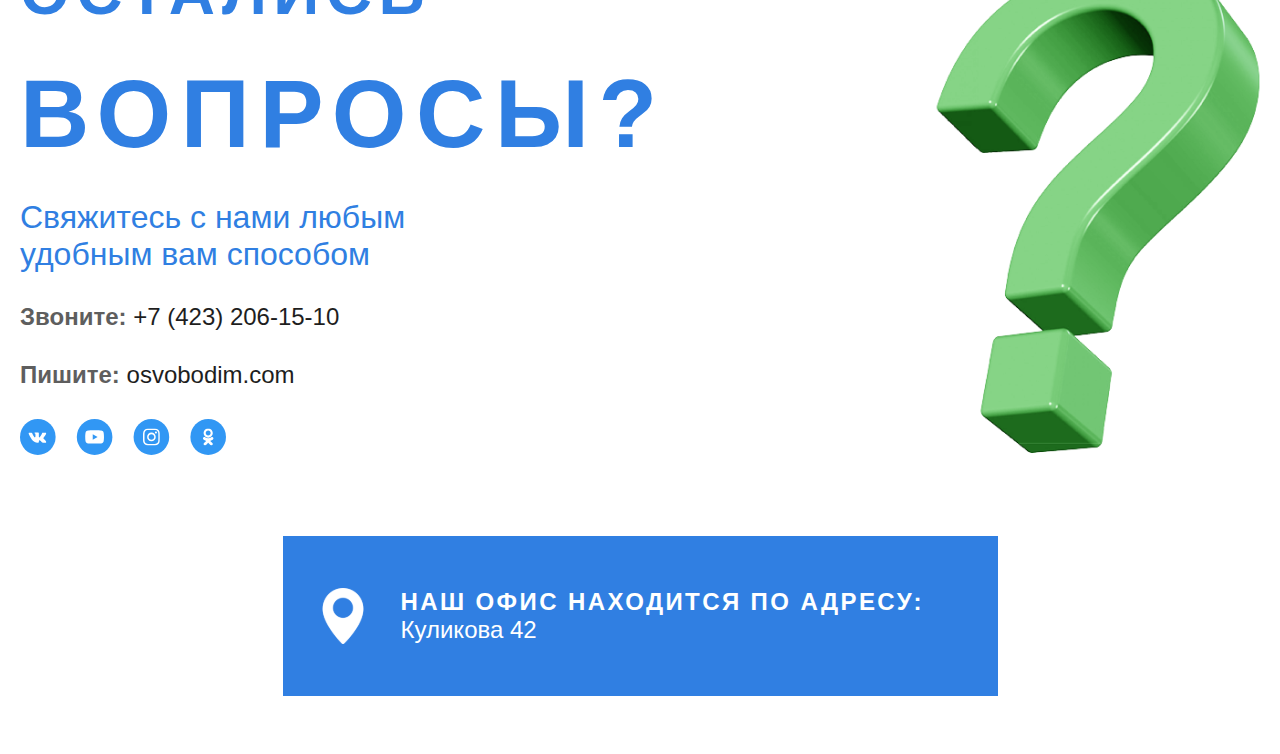
==== commit 7c8cd381: "eee" ====
--- a/about.html
+++ b/about.html
@@ -38,7 +38,7 @@
           </div>
           <div class="container-header-nav-right">
             <ul>
-              <li><a href="/index.html">Главня</a></li>
+              <li><a href="/index.html">Главная</a></li>
               <li><a href="/how-we-work.html">Как мы работаем</a></li>
               <li><a href="/about.html">О нас</a></li>
               <li><img src="img/index/vk.svg" alt="" /></li>
